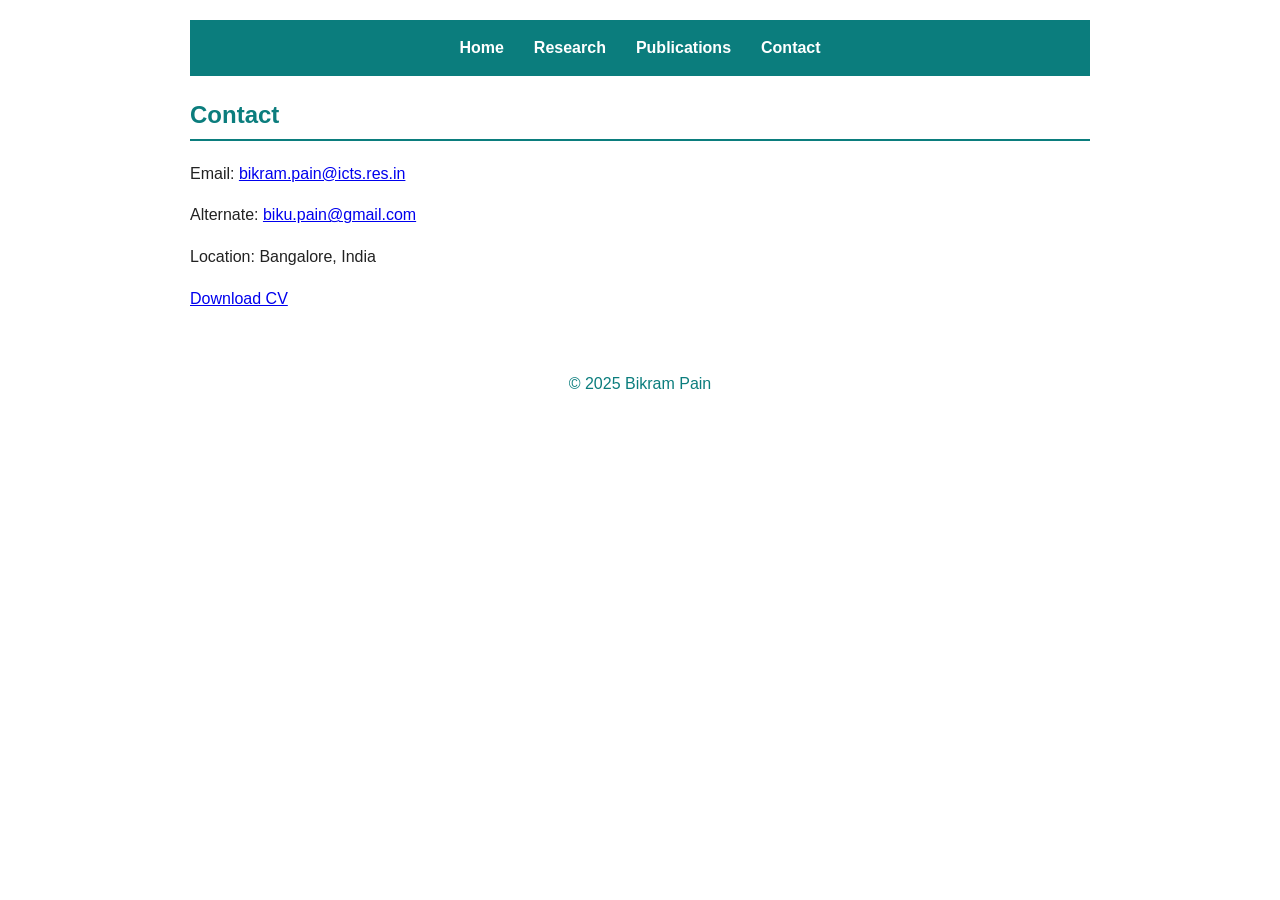
==== contact.html @ db5bb807 "Add contact information and layout to contact.html" ====
<!DOCTYPE html>
<html>

<head>
<title>Contact</title>
<link rel="stylesheet" href="style.css">
</head>

<body>

<nav>
<a href="index.html">Home</a>
<a href="research.html">Research</a>
<a href="publications.html">Publications</a>
<a href="contact.html">Contact</a>
</nav>

<h2>Contact</h2>

<p>
Email:
<a href="mailto:bikram.pain@icts.res.in">
bikram.pain@icts.res.in
</a>
</p>

<p>
Alternate:
<a href="mailto:biku.pain@gmail.com">
biku.pain@gmail.com
</a>
</p>

<p>
Location: Bangalore, India
</p>

<p>
<a href="YOUR-CV-LINK">Download CV</a>
</p>

<footer>
© 2025 Bikram Pain
</footer>

</body>
</html>
---- style.css ----
body{
font-family: Arial, Helvetica, sans-serif;
max-width: 900px;
margin: auto;
padding: 20px;
line-height: 1.6;
color: #222;
}

nav{
background:#0b7d7d;
padding:15px;
display:flex;
justify-content:center;
gap:30px;
}

nav a{
color:white;
text-decoration:none;
font-weight:bold;
}

nav a:hover{
text-decoration:underline;
}

header{
display:flex;
align-items:center;
gap:30px;
margin-top:30px;
}

header img{
width:140px;
height:140px;
border-radius:50%;
object-fit:cover;
}

h1{
margin-bottom:5px;
}

h2{
color:#0b7d7d;
border-bottom:2px solid #0b7d7d;
padding-bottom:5px;
}

ul{
padding-left:20px;
}

footer{
margin-top:60px;
text-align:center;
color:#0b7d7d;
}
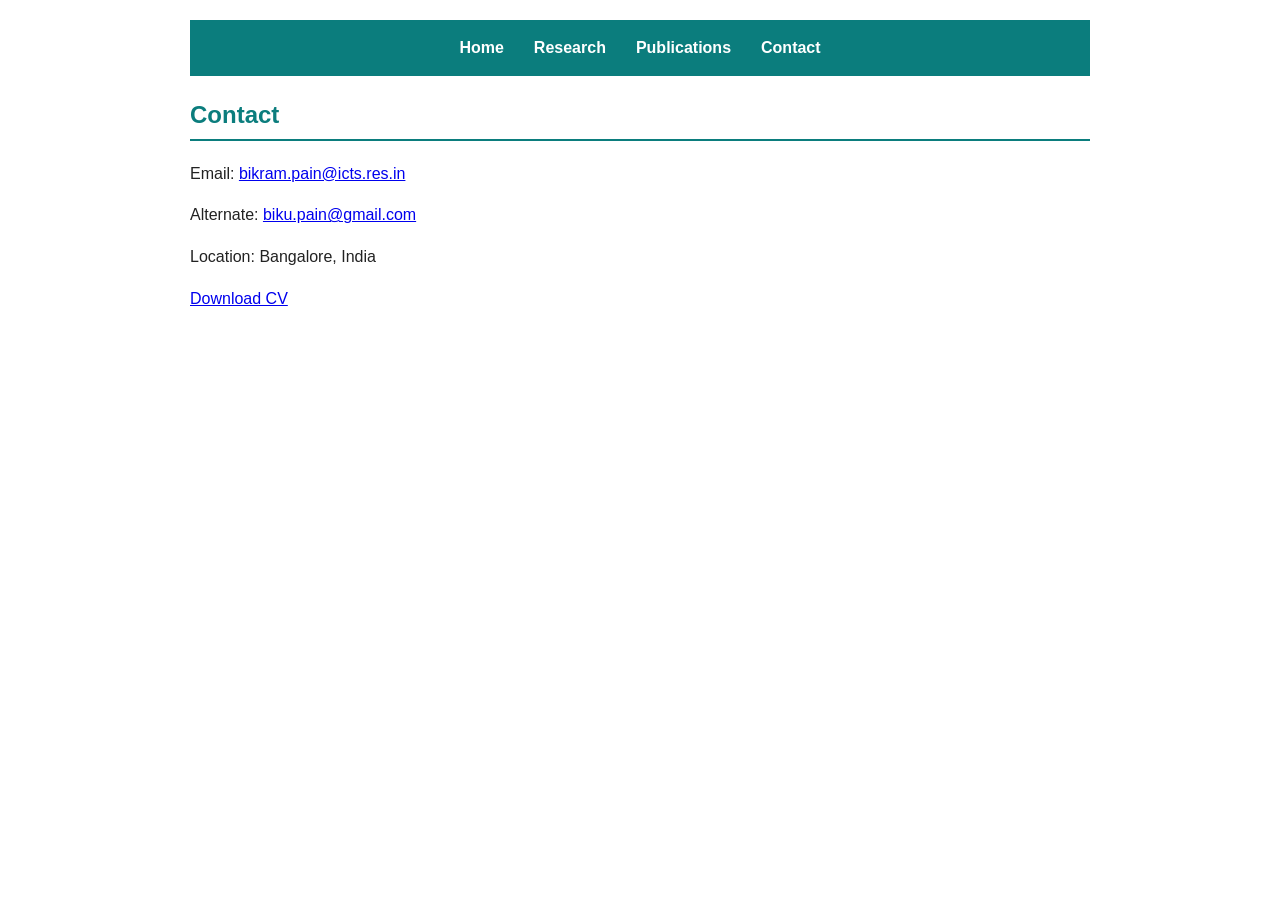
==== commit 4f0fe3c0: "Delete footer section from contact.html Removed footer with copyright information." ====
--- a/contact.html
+++ b/contact.html
@@ -39,9 +39,7 @@
 <a href="YOUR-CV-LINK">Download CV</a>
 </p>
 
-<footer>
-© 2025 Bikram Pain
-</footer>
+
 
 </body>
 </html>
--- a/style.css
+++ b/style.css
@@ -1,60 +1,96 @@
 body{
-font-family: Arial, Helvetica, sans-serif;
-max-width: 900px;
-margin: auto;
-padding: 20px;
-line-height: 1.6;
-color: #222;
+    font-family: Arial, Helvetica, sans-serif;
+    max-width: 900px;
+    margin: auto;
+    padding: 20px;
+    line-height: 1.6;
+    color: #222;
 }
 
 nav{
-background:#0b7d7d;
-padding:15px;
-display:flex;
-justify-content:center;
-gap:30px;
+    background:#0b7d7d;
+    padding:15px;
+    display:flex;
+    justify-content:center;
+    gap:30px;
 }
 
 nav a{
-color:white;
-text-decoration:none;
-font-weight:bold;
+    color:white;
+    text-decoration:none;
+    font-weight:bold;
 }
 
 nav a:hover{
-text-decoration:underline;
+    text-decoration:underline;
 }
 
+/* FIXED HEADER (no duplicate, proper alignment) */
 header{
-display:flex;
-align-items:center;
-gap:30px;
-margin-top:30px;
+    display:flex;
+    align-items:flex-start;
+    gap:30px;
+    margin-top:30px;
 }
 
+/* IMAGE */
 header img{
-width:140px;
-height:140px;
-border-radius:50%;
-object-fit:cover;
+    width:140px;
+    height:140px;
+    border-radius:50%;
+    object-fit:cover;
 }
 
+/* BUTTONS */
+.button{
+    background:#0b7d7d;
+    color:white;
+    padding:8px 14px;
+    border-radius:6px;
+    text-decoration:none;
+    font-weight:bold;
+    display:inline-block;
+    margin-top:8px;
+    margin-right:10px;
+}
+
+.button:hover{
+    background:#095c5c;
+}
+
+/* FORCE BUTTONS INLINE EVEN WITH CURRENT HTML */
+p {
+    margin-bottom: 5px;
+}
+
+p .button {
+    display: inline-block;
+}
+
+header div > .button {
+    display: inline-block;
+    margin-left: 10px;
+}
+
+/* HEADINGS */
 h1{
-margin-bottom:5px;
+    margin-bottom:5px;
 }
 
 h2{
-color:#0b7d7d;
-border-bottom:2px solid #0b7d7d;
-padding-bottom:5px;
+    color:#0b7d7d;
+    border-bottom:2px solid #0b7d7d;
+    padding-bottom:5px;
 }
 
+/* LIST */
 ul{
-padding-left:20px;
+    padding-left:20px;
 }
 
+/* FOOTER */
 footer{
-margin-top:60px;
-text-align:center;
-color:#0b7d7d;
+    margin-top:60px;
+    text-align:center;
+    color:#0b7d7d;
 }
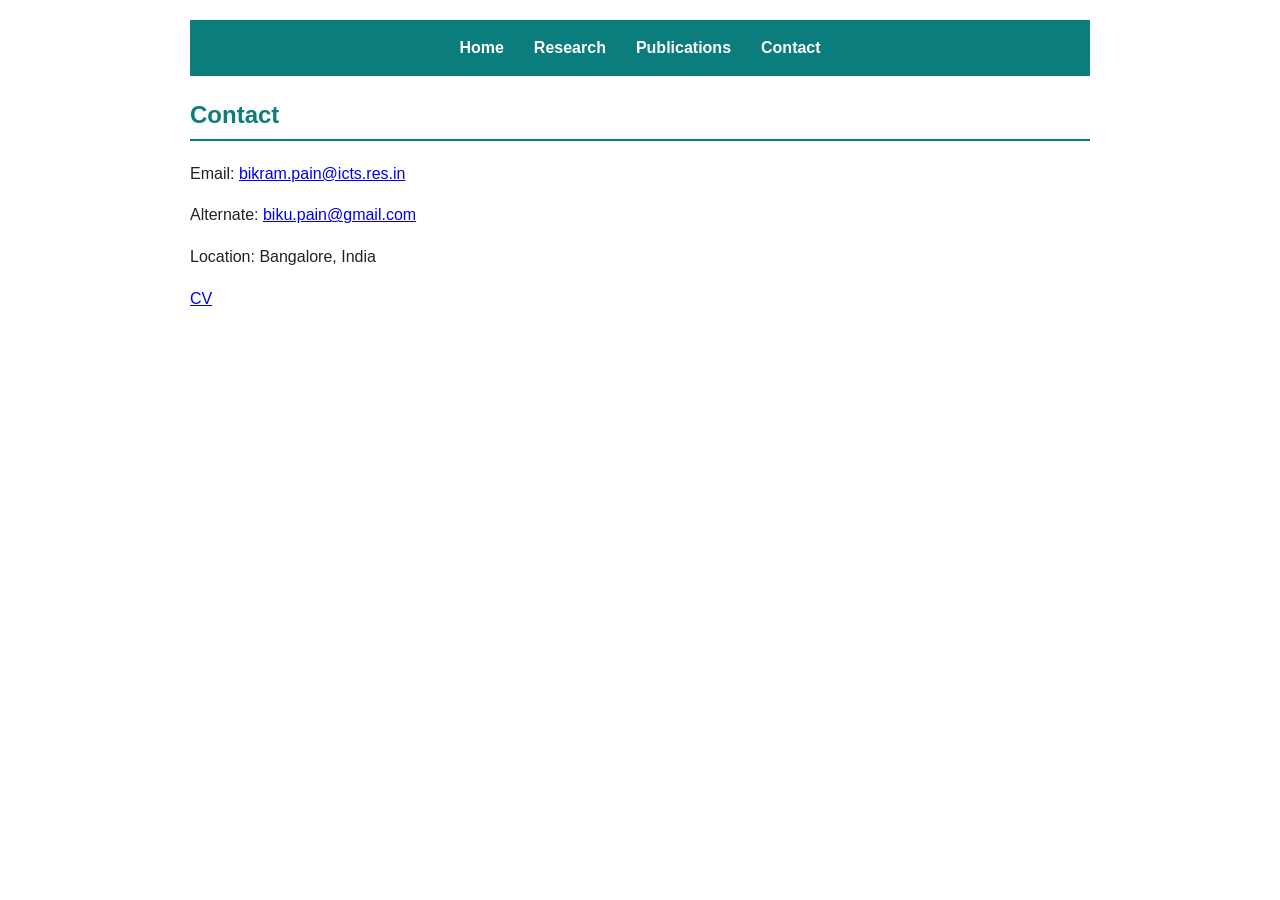
==== commit 40b0b75f: "Update CV link to point to Google Drive" ====
--- a/contact.html
+++ b/contact.html
@@ -36,7 +36,7 @@
 </p>
 
 <p>
-<a href="YOUR-CV-LINK">Download CV</a>
+<a href="https://drive.google.com/drive/home"> CV</a>
 </p>
 
 
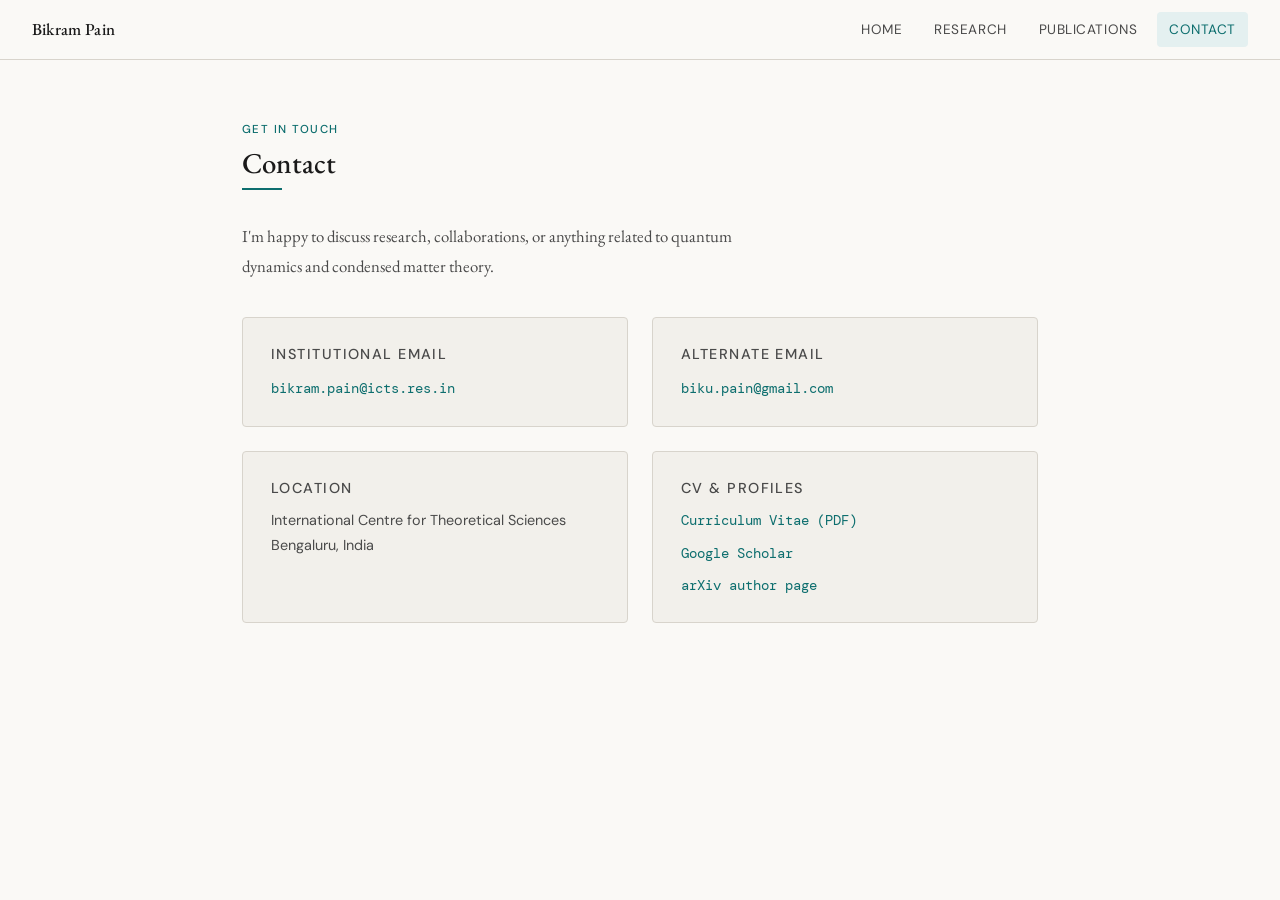
==== commit c4adad3a: "Add files via upload" ====
--- a/contact.html
+++ b/contact.html
@@ -1,45 +1,61 @@
 <!DOCTYPE html>
-<html>
-
+<html lang="en">
 <head>
-<title>Contact</title>
-<link rel="stylesheet" href="style.css">
+  <meta charset="UTF-8">
+  <meta name="viewport" content="width=device-width, initial-scale=1.0">
+  <title>Contact · Bikram Pain</title>
+  <link rel="stylesheet" href="style.css">
 </head>
-
 <body>
 
 <nav>
-<a href="index.html">Home</a>
-<a href="research.html">Research</a>
-<a href="publications.html">Publications</a>
-<a href="contact.html">Contact</a>
+  <a class="nav-brand" href="index.html">Bikram Pain</a>
+  <div class="nav-links">
+    <a href="index.html">Home</a>
+    <a href="research.html">Research</a>
+    <a href="publications.html">Publications</a>
+    <a href="contact.html" class="active">Contact</a>
+  </div>
 </nav>
 
-<h2>Contact</h2>
+<main class="page">
+  <p class="section-label">Get in touch</p>
+  <h1 class="section-title">Contact</h1>
+  <div class="divider"></div>
 
-<p>
-Email:
-<a href="mailto:bikram.pain@icts.res.in">
-bikram.pain@icts.res.in
-</a>
-</p>
+  <p style="font-family:var(--serif);font-size:1.05rem;color:var(--ink-2);max-width:500px;margin-bottom:36px;line-height:1.75;">
+    I'm happy to discuss research, collaborations, or anything related to
+    quantum dynamics and condensed matter theory.
+  </p>
 
-<p>
-Alternate:
-<a href="mailto:biku.pain@gmail.com">
-biku.pain@gmail.com
-</a>
-</p>
+  <div class="contact-grid">
 
-<p>
-Location: Bangalore, India
-</p>
+    <div class="contact-card">
+      <p class="contact-card-label">Institutional email</p>
+      <a href="mailto:bikram.pain@icts.res.in">bikram.pain@icts.res.in</a>
+    </div>
 
-<p>
-<a href="https://drive.google.com/drive/home"> CV</a>
-</p>
+    <div class="contact-card">
+      <p class="contact-card-label">Alternate email</p>
+      <a href="mailto:biku.pain@gmail.com">biku.pain@gmail.com</a>
+    </div>
 
+    <div class="contact-card">
+      <p class="contact-card-label">Location</p>
+      <p>International Centre for Theoretical Sciences<br>Bengaluru, India</p>
+    </div>
 
+    <div class="contact-card">
+      <p class="contact-card-label">CV &amp; profiles</p>
+      <div style="display:flex;flex-direction:column;gap:8px;margin-top:4px;">
+        <a href="https://drive.google.com/file/d/1TnZN9nhQQeBYiiFIgnc3pZ9tNaSdYTvN/view?usp=sharing" target="_blank">Curriculum Vitae (PDF)</a>
+        <a href="https://scholar.google.com/citations?user=yWUe2VUAAAAJ&hl=en" target="_blank">Google Scholar</a>
+        <a href="http://arxiv.org/a/pain_b_1" target="_blank">arXiv author page</a>
+      </div>
+    </div>
+
+  </div>
+</main>
 
 </body>
 </html>
--- a/style.css
+++ b/style.css
@@ -1,96 +1,408 @@
-body{
-    font-family: Arial, Helvetica, sans-serif;
-    max-width: 900px;
-    margin: auto;
-    padding: 20px;
-    line-height: 1.6;
-    color: #222;
-}
-
-nav{
-    background:#0b7d7d;
-    padding:15px;
-    display:flex;
-    justify-content:center;
-    gap:30px;
-}
-
-nav a{
-    color:white;
-    text-decoration:none;
-    font-weight:bold;
-}
-
-nav a:hover{
-    text-decoration:underline;
-}
-
-/* FIXED HEADER (no duplicate, proper alignment) */
-header{
-    display:flex;
-    align-items:flex-start;
-    gap:30px;
-    margin-top:30px;
-}
-
-/* IMAGE */
-header img{
-    width:140px;
-    height:140px;
-    border-radius:50%;
-    object-fit:cover;
-}
-
-/* BUTTONS */
-.button{
-    background:#0b7d7d;
-    color:white;
-    padding:8px 14px;
-    border-radius:6px;
-    text-decoration:none;
-    font-weight:bold;
-    display:inline-block;
-    margin-top:8px;
-    margin-right:10px;
-}
-
-.button:hover{
-    background:#095c5c;
-}
-
-/* FORCE BUTTONS INLINE EVEN WITH CURRENT HTML */
-p {
-    margin-bottom: 5px;
-}
-
-p .button {
-    display: inline-block;
-}
-
-header div > .button {
-    display: inline-block;
-    margin-left: 10px;
-}
-
-/* HEADINGS */
-h1{
-    margin-bottom:5px;
-}
-
-h2{
-    color:#0b7d7d;
-    border-bottom:2px solid #0b7d7d;
-    padding-bottom:5px;
-}
-
-/* LIST */
-ul{
-    padding-left:20px;
-}
-
-/* FOOTER */
-footer{
-    margin-top:60px;
-    text-align:center;
-    color:#0b7d7d;
-}
+@import url('https://fonts.googleapis.com/css2?family=EB+Garamond:ital,wght@0,400;0,500;0,600;1,400;1,500&family=DM+Sans:wght@300;400;500&family=DM+Mono:wght@400;500&display=swap');
+
+/* ─── TOKENS ─────────────────────────────────────────── */
+:root {
+  --ink:      #1a1a1a;
+  --ink-2:    #4a4a4a;
+  --ink-3:    #888;
+  --paper:    #faf9f6;
+  --paper-2:  #f2f0eb;
+  --teal:     #0d6e6e;
+  --teal-light: #e4f0f0;
+  --teal-dim: #0a5858;
+  --rule:     #d8d4cc;
+  --serif:    'EB Garamond', Georgia, serif;
+  --sans:     'DM Sans', system-ui, sans-serif;
+  --mono:     'DM Mono', monospace;
+  --radius:   4px;
+  --max:      860px;
+  --nav-h:    60px;
+}
+
+/* ─── RESET ──────────────────────────────────────────── */
+*, *::before, *::after { box-sizing: border-box; margin: 0; padding: 0; }
+html { scroll-behavior: smooth; }
+
+body {
+  font-family: var(--sans);
+  font-size: 16px;
+  line-height: 1.7;
+  color: var(--ink);
+  background: var(--paper);
+  -webkit-font-smoothing: antialiased;
+}
+
+/* ─── NAV ────────────────────────────────────────────── */
+nav {
+  position: sticky;
+  top: 0;
+  z-index: 100;
+  background: var(--paper);
+  border-bottom: 1px solid var(--rule);
+  height: var(--nav-h);
+  display: flex;
+  align-items: center;
+  justify-content: space-between;
+  padding: 0 32px;
+  backdrop-filter: blur(8px);
+}
+
+.nav-brand {
+  font-family: var(--serif);
+  font-size: 1.05rem;
+  font-weight: 500;
+  color: var(--ink);
+  text-decoration: none;
+  letter-spacing: 0.01em;
+}
+
+.nav-links {
+  display: flex;
+  gap: 8px;
+}
+
+nav a:not(.nav-brand) {
+  color: var(--ink-2);
+  text-decoration: none;
+  font-size: 0.85rem;
+  font-weight: 400;
+  letter-spacing: 0.04em;
+  text-transform: uppercase;
+  padding: 6px 12px;
+  border-radius: var(--radius);
+  transition: color 0.15s, background 0.15s;
+}
+
+nav a:not(.nav-brand):hover,
+nav a:not(.nav-brand).active {
+  color: var(--teal);
+  background: var(--teal-light);
+}
+
+/* ─── PAGE WRAPPER ───────────────────────────────────── */
+.page {
+  max-width: var(--max);
+  margin: 0 auto;
+  padding: 60px 32px 100px;
+  animation: fadeUp 0.4s ease both;
+}
+
+@keyframes fadeUp {
+  from { opacity: 0; transform: translateY(12px); }
+  to   { opacity: 1; transform: translateY(0); }
+}
+
+/* ─── HOME HERO ──────────────────────────────────────── */
+.hero {
+  display: grid;
+  grid-template-columns: 160px 1fr;
+  gap: 48px;
+  align-items: start;
+  padding-top: 20px;
+}
+
+.hero-photo {
+  position: relative;
+}
+
+.hero-photo img {
+  width: 160px;
+  height: 160px;
+  border-radius: 50%;
+  object-fit: cover;
+  object-position: top;
+  display: block;
+  border: 3px solid var(--paper-2);
+  box-shadow: 0 0 0 1px var(--rule), 0 8px 32px rgba(0,0,0,0.10);
+}
+
+.hero-text h1 {
+  font-family: var(--serif);
+  font-size: 2.6rem;
+  font-weight: 500;
+  line-height: 1.15;
+  letter-spacing: -0.01em;
+  margin-bottom: 6px;
+}
+
+.hero-affil {
+  font-size: 0.9rem;
+  color: var(--ink-2);
+  margin-bottom: 20px;
+}
+
+.hero-affil a {
+  color: var(--teal);
+  text-decoration: none;
+}
+
+.hero-affil a:hover { text-decoration: underline; }
+
+.hero-bio {
+  font-family: var(--serif);
+  font-size: 1.08rem;
+  color: var(--ink);
+  line-height: 1.75;
+  max-width: 560px;
+  margin-bottom: 24px;
+}
+
+.hero-links {
+  display: flex;
+  gap: 10px;
+  flex-wrap: wrap;
+}
+
+/* ─── BUTTONS ────────────────────────────────────────── */
+.btn {
+  display: inline-flex;
+  align-items: center;
+  gap: 6px;
+  font-family: var(--sans);
+  font-size: 0.8rem;
+  font-weight: 500;
+  letter-spacing: 0.04em;
+  text-transform: uppercase;
+  text-decoration: none;
+  padding: 7px 14px;
+  border-radius: var(--radius);
+  transition: all 0.15s;
+  border: 1.5px solid transparent;
+}
+
+.btn-primary {
+  background: var(--teal);
+  color: white;
+  border-color: var(--teal);
+}
+.btn-primary:hover { background: var(--teal-dim); border-color: var(--teal-dim); }
+
+.btn-outline {
+  background: transparent;
+  color: var(--teal);
+  border-color: var(--teal);
+}
+.btn-outline:hover { background: var(--teal-light); }
+
+/* ─── SECTION HEADINGS ───────────────────────────────── */
+.section-label {
+  font-family: var(--sans);
+  font-size: 0.72rem;
+  font-weight: 500;
+  letter-spacing: 0.12em;
+  text-transform: uppercase;
+  color: var(--teal);
+  margin-bottom: 6px;
+}
+
+.section-title {
+  font-family: var(--serif);
+  font-size: 1.8rem;
+  font-weight: 500;
+  color: var(--ink);
+  margin-bottom: 8px;
+  line-height: 1.2;
+}
+
+.divider {
+  width: 40px;
+  height: 2px;
+  background: var(--teal);
+  margin-bottom: 32px;
+}
+
+/* ─── RESEARCH PAGE ──────────────────────────────────── */
+.research-intro {
+  font-family: var(--serif);
+  font-size: 1.08rem;
+  color: var(--ink-2);
+  max-width: 640px;
+  margin-bottom: 40px;
+  line-height: 1.75;
+}
+
+.interest-grid {
+  display: grid;
+  grid-template-columns: repeat(auto-fill, minmax(240px, 1fr));
+  gap: 16px;
+  margin-top: 12px;
+}
+
+.interest-card {
+  background: var(--paper-2);
+  border: 1px solid var(--rule);
+  border-left: 3px solid var(--teal);
+  border-radius: var(--radius);
+  padding: 20px 22px;
+  transition: box-shadow 0.15s, transform 0.15s;
+}
+
+.interest-card:hover {
+  box-shadow: 0 4px 20px rgba(0,0,0,0.07);
+  transform: translateY(-2px);
+}
+
+.interest-card h3 {
+  font-family: var(--serif);
+  font-size: 1.05rem;
+  font-weight: 500;
+  color: var(--ink);
+  margin-bottom: 4px;
+}
+
+.interest-card p {
+  font-size: 0.83rem;
+  color: var(--ink-3);
+  line-height: 1.5;
+}
+
+/* ─── PUBLICATIONS ───────────────────────────────────── */
+.pub-section-label {
+  font-family: var(--sans);
+  font-size: 0.72rem;
+  font-weight: 500;
+  letter-spacing: 0.12em;
+  text-transform: uppercase;
+  color: var(--ink-3);
+  margin: 40px 0 16px;
+  display: flex;
+  align-items: center;
+  gap: 12px;
+}
+
+.pub-section-label::after {
+  content: '';
+  flex: 1;
+  height: 1px;
+  background: var(--rule);
+}
+
+.pub-list {
+  display: flex;
+  flex-direction: column;
+  gap: 0;
+}
+
+.pub-item {
+  display: grid;
+  grid-template-columns: 28px 1fr;
+  gap: 0 16px;
+  padding: 20px 0;
+  border-bottom: 1px solid var(--rule);
+  animation: fadeUp 0.3s ease both;
+}
+
+.pub-item:last-child { border-bottom: none; }
+
+.pub-num {
+  font-family: var(--mono);
+  font-size: 0.75rem;
+  color: var(--ink-3);
+  padding-top: 3px;
+  text-align: right;
+}
+
+.pub-body {}
+
+.pub-title {
+  font-family: var(--serif);
+  font-size: 1.05rem;
+  font-weight: 500;
+  color: var(--ink);
+  line-height: 1.4;
+  margin-bottom: 5px;
+}
+
+.pub-authors {
+  font-size: 0.85rem;
+  color: var(--ink-2);
+  margin-bottom: 8px;
+}
+
+.pub-authors em { 
+  font-style: normal;
+  font-weight: 500;
+  color: var(--ink);
+}
+
+.pub-links {
+  display: flex;
+  gap: 8px;
+  flex-wrap: wrap;
+}
+
+.pub-link {
+  font-family: var(--mono);
+  font-size: 0.75rem;
+  color: var(--teal);
+  text-decoration: none;
+  padding: 2px 8px;
+  border: 1px solid var(--teal);
+  border-radius: 3px;
+  transition: background 0.12s, color 0.12s;
+}
+
+.pub-link:hover {
+  background: var(--teal);
+  color: white;
+}
+
+.pub-tag {
+  font-family: var(--mono);
+  font-size: 0.72rem;
+  color: var(--ink-3);
+  padding: 2px 8px;
+  background: var(--paper-2);
+  border: 1px solid var(--rule);
+  border-radius: 3px;
+}
+
+/* ─── CONTACT PAGE ───────────────────────────────────── */
+.contact-grid {
+  display: grid;
+  grid-template-columns: 1fr 1fr;
+  gap: 24px;
+  margin-top: 12px;
+}
+
+.contact-card {
+  background: var(--paper-2);
+  border: 1px solid var(--rule);
+  border-radius: var(--radius);
+  padding: 24px 28px;
+}
+
+.contact-card-label {
+  font-size: 0.72rem;
+  font-weight: 500;
+  letter-spacing: 0.1em;
+  text-transform: uppercase;
+  color: var(--ink-3);
+  margin-bottom: 8px;
+}
+
+.contact-card a {
+  font-family: var(--mono);
+  font-size: 0.9rem;
+  color: var(--teal);
+  text-decoration: none;
+  word-break: break-all;
+}
+
+.contact-card a:hover { text-decoration: underline; }
+
+.contact-card p {
+  font-size: 0.9rem;
+  color: var(--ink-2);
+}
+
+/* ─── RESPONSIVE ─────────────────────────────────────── */
+@media (max-width: 640px) {
+  .page { padding: 40px 20px 80px; }
+  nav { padding: 0 20px; }
+  .hero { grid-template-columns: 1fr; gap: 24px; }
+  .hero-photo img { width: 120px; height: 120px; }
+  .hero-text h1 { font-size: 2rem; }
+  .contact-grid { grid-template-columns: 1fr; }
+  .interest-grid { grid-template-columns: 1fr; }
+}
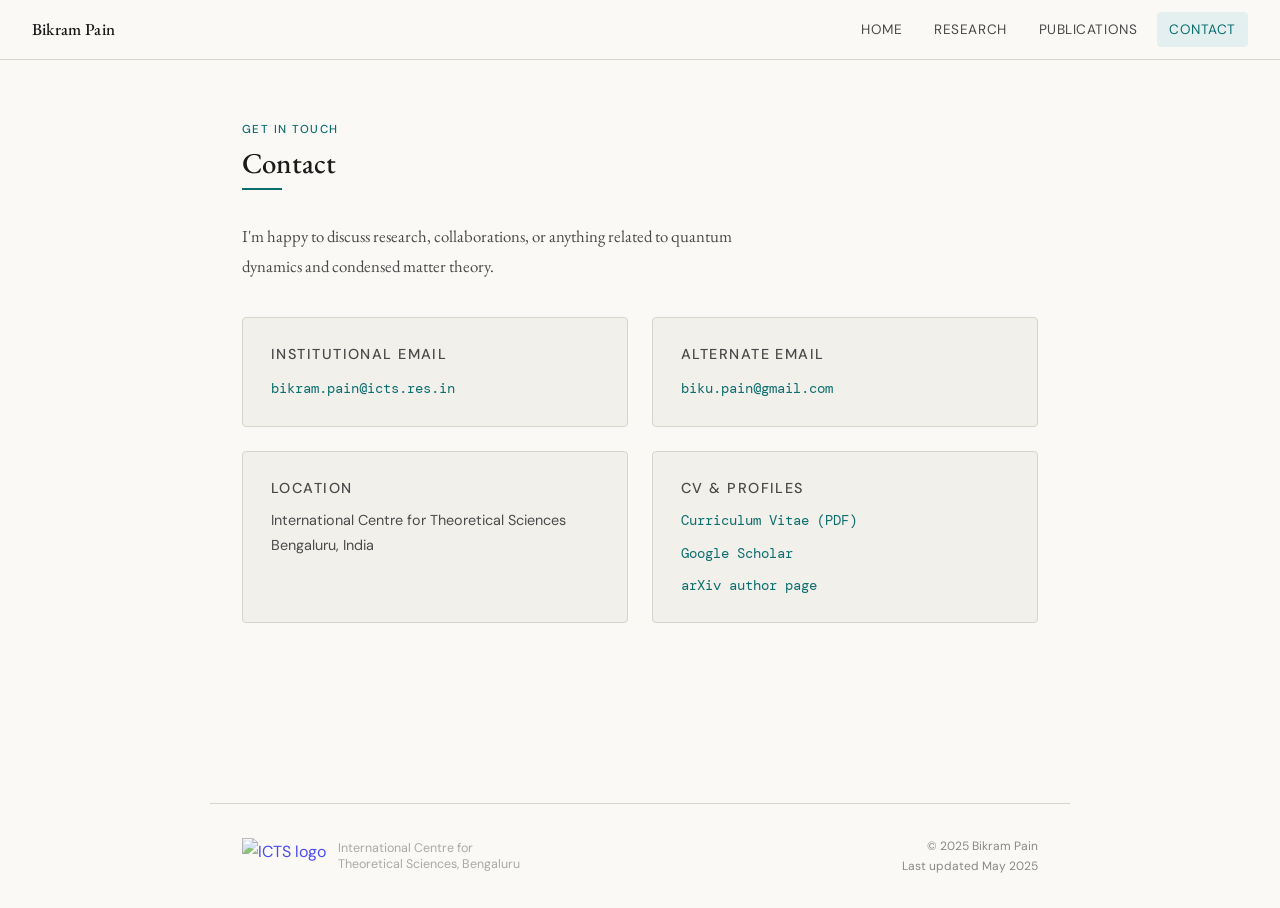
==== commit cca3e7d5: "Add files via upload" ====
--- a/contact.html
+++ b/contact.html
@@ -5,6 +5,7 @@
   <meta name="viewport" content="width=device-width, initial-scale=1.0">
   <title>Contact · Bikram Pain</title>
   <link rel="stylesheet" href="style.css">
+  <link rel="icon" type="image/svg+xml" href="favicon.svg">
 </head>
 <body>
 
@@ -55,7 +56,21 @@
     </div>
 
   </div>
+
+
+
+
+
+
 </main>
+
+<footer class="site-footer">
+  <a class="footer-icts" href="https://www.icts.res.in" target="_blank">
+    <img src="https://www.icts.res.in/sites/default/files/icts-logo.png" alt="ICTS logo">
+    <span>International Centre for<br>Theoretical Sciences, Bengaluru</span>
+  </a>
+  <p class="footer-meta">&copy; 2025 Bikram Pain<br>Last updated May 2025</p>
+</footer>
 
 </body>
 </html>
--- a/style.css
+++ b/style.css
@@ -396,6 +396,85 @@
   color: var(--ink-2);
 }
 
+/* ─── NEWS ───────────────────────────────────────────── */
+.news-list {
+  display: flex;
+  flex-direction: column;
+}
+
+.news-item {
+  display: grid;
+  grid-template-columns: 72px 1fr;
+  gap: 0 20px;
+  padding: 14px 0;
+  border-bottom: 1px solid var(--rule);
+  font-size: 0.9rem;
+  line-height: 1.55;
+  animation: fadeUp 0.3s ease both;
+}
+
+.news-item:last-child { border-bottom: none; }
+
+.news-date {
+  font-family: var(--mono);
+  font-size: 0.75rem;
+  color: var(--ink-3);
+  padding-top: 2px;
+  white-space: nowrap;
+}
+
+.news-body {
+  color: var(--ink-2);
+}
+
+.news-body em {
+  font-style: italic;
+  color: var(--ink);
+}
+
+/* ─── FOOTER ─────────────────────────────────────────── */
+.site-footer {
+  border-top: 1px solid var(--rule);
+  margin-top: 80px;
+  padding: 32px 32px;
+  max-width: var(--max);
+  margin-left: auto;
+  margin-right: auto;
+  display: flex;
+  align-items: center;
+  justify-content: space-between;
+  gap: 20px;
+  flex-wrap: wrap;
+}
+
+.footer-icts {
+  display: flex;
+  align-items: center;
+  gap: 12px;
+  text-decoration: none;
+  opacity: 0.7;
+  transition: opacity 0.15s;
+}
+
+.footer-icts:hover { opacity: 1; }
+
+.footer-icts img {
+  height: 36px;
+  width: auto;
+}
+
+.footer-icts span {
+  font-size: 0.78rem;
+  color: var(--ink-3);
+  line-height: 1.3;
+}
+
+.footer-meta {
+  font-size: 0.75rem;
+  color: var(--ink-3);
+  text-align: right;
+}
+
 /* ─── RESPONSIVE ─────────────────────────────────────── */
 @media (max-width: 640px) {
   .page { padding: 40px 20px 80px; }
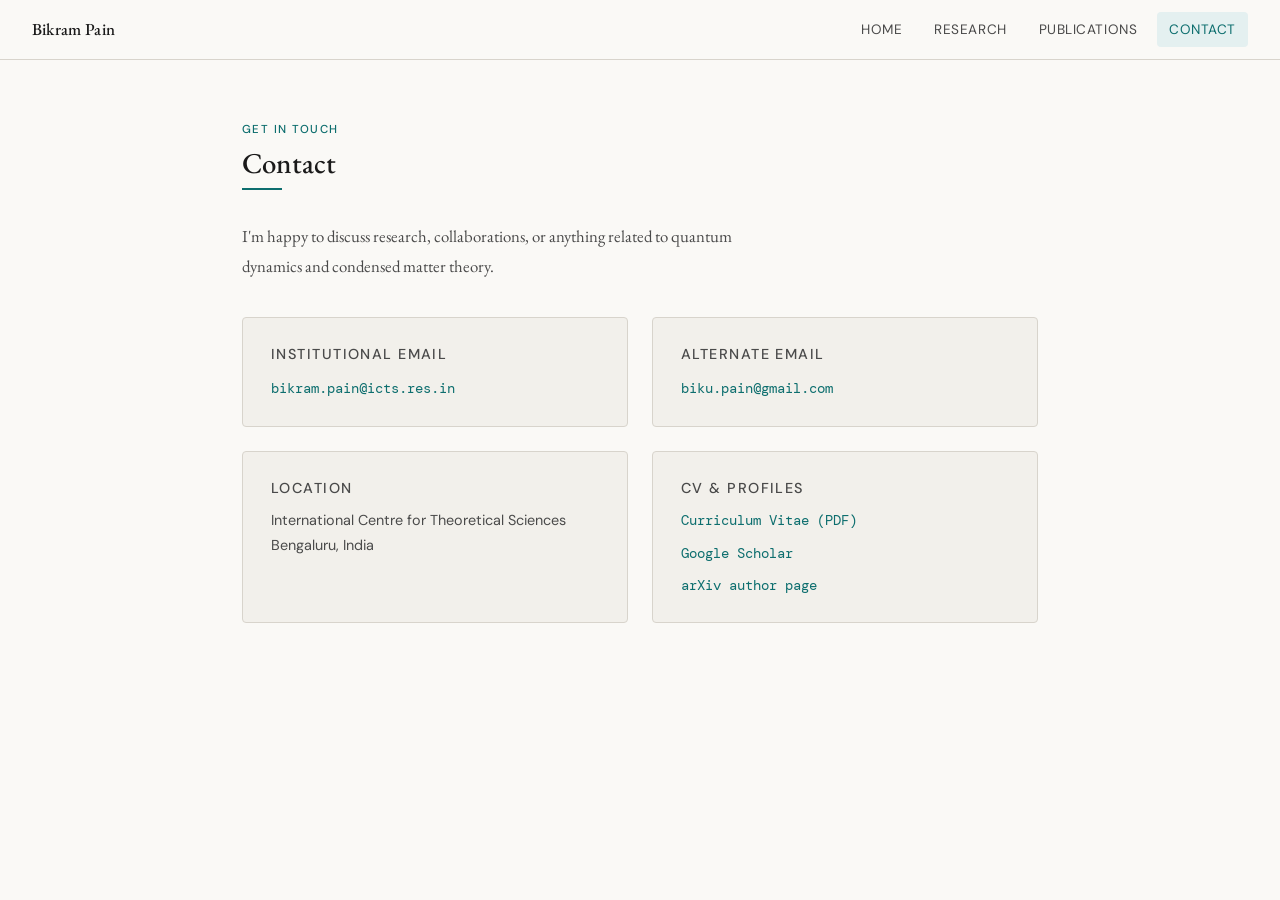
==== commit 1676ac11: "Add files via upload" ====
--- a/contact.html
+++ b/contact.html
@@ -5,7 +5,6 @@
   <meta name="viewport" content="width=device-width, initial-scale=1.0">
   <title>Contact · Bikram Pain</title>
   <link rel="stylesheet" href="style.css">
-  <link rel="icon" type="image/svg+xml" href="favicon.svg">
 </head>
 <body>
 
@@ -56,21 +55,7 @@
     </div>
 
   </div>
-
-
-
-
-
-
 </main>
-
-<footer class="site-footer">
-  <a class="footer-icts" href="https://www.icts.res.in" target="_blank">
-    <img src="https://www.icts.res.in/sites/default/files/icts-logo.png" alt="ICTS logo">
-    <span>International Centre for<br>Theoretical Sciences, Bengaluru</span>
-  </a>
-  <p class="footer-meta">&copy; 2025 Bikram Pain<br>Last updated May 2025</p>
-</footer>
 
 </body>
 </html>
--- a/style.css
+++ b/style.css
@@ -396,85 +396,6 @@
   color: var(--ink-2);
 }
 
-/* ─── NEWS ───────────────────────────────────────────── */
-.news-list {
-  display: flex;
-  flex-direction: column;
-}
-
-.news-item {
-  display: grid;
-  grid-template-columns: 72px 1fr;
-  gap: 0 20px;
-  padding: 14px 0;
-  border-bottom: 1px solid var(--rule);
-  font-size: 0.9rem;
-  line-height: 1.55;
-  animation: fadeUp 0.3s ease both;
-}
-
-.news-item:last-child { border-bottom: none; }
-
-.news-date {
-  font-family: var(--mono);
-  font-size: 0.75rem;
-  color: var(--ink-3);
-  padding-top: 2px;
-  white-space: nowrap;
-}
-
-.news-body {
-  color: var(--ink-2);
-}
-
-.news-body em {
-  font-style: italic;
-  color: var(--ink);
-}
-
-/* ─── FOOTER ─────────────────────────────────────────── */
-.site-footer {
-  border-top: 1px solid var(--rule);
-  margin-top: 80px;
-  padding: 32px 32px;
-  max-width: var(--max);
-  margin-left: auto;
-  margin-right: auto;
-  display: flex;
-  align-items: center;
-  justify-content: space-between;
-  gap: 20px;
-  flex-wrap: wrap;
-}
-
-.footer-icts {
-  display: flex;
-  align-items: center;
-  gap: 12px;
-  text-decoration: none;
-  opacity: 0.7;
-  transition: opacity 0.15s;
-}
-
-.footer-icts:hover { opacity: 1; }
-
-.footer-icts img {
-  height: 36px;
-  width: auto;
-}
-
-.footer-icts span {
-  font-size: 0.78rem;
-  color: var(--ink-3);
-  line-height: 1.3;
-}
-
-.footer-meta {
-  font-size: 0.75rem;
-  color: var(--ink-3);
-  text-align: right;
-}
-
 /* ─── RESPONSIVE ─────────────────────────────────────── */
 @media (max-width: 640px) {
   .page { padding: 40px 20px 80px; }
